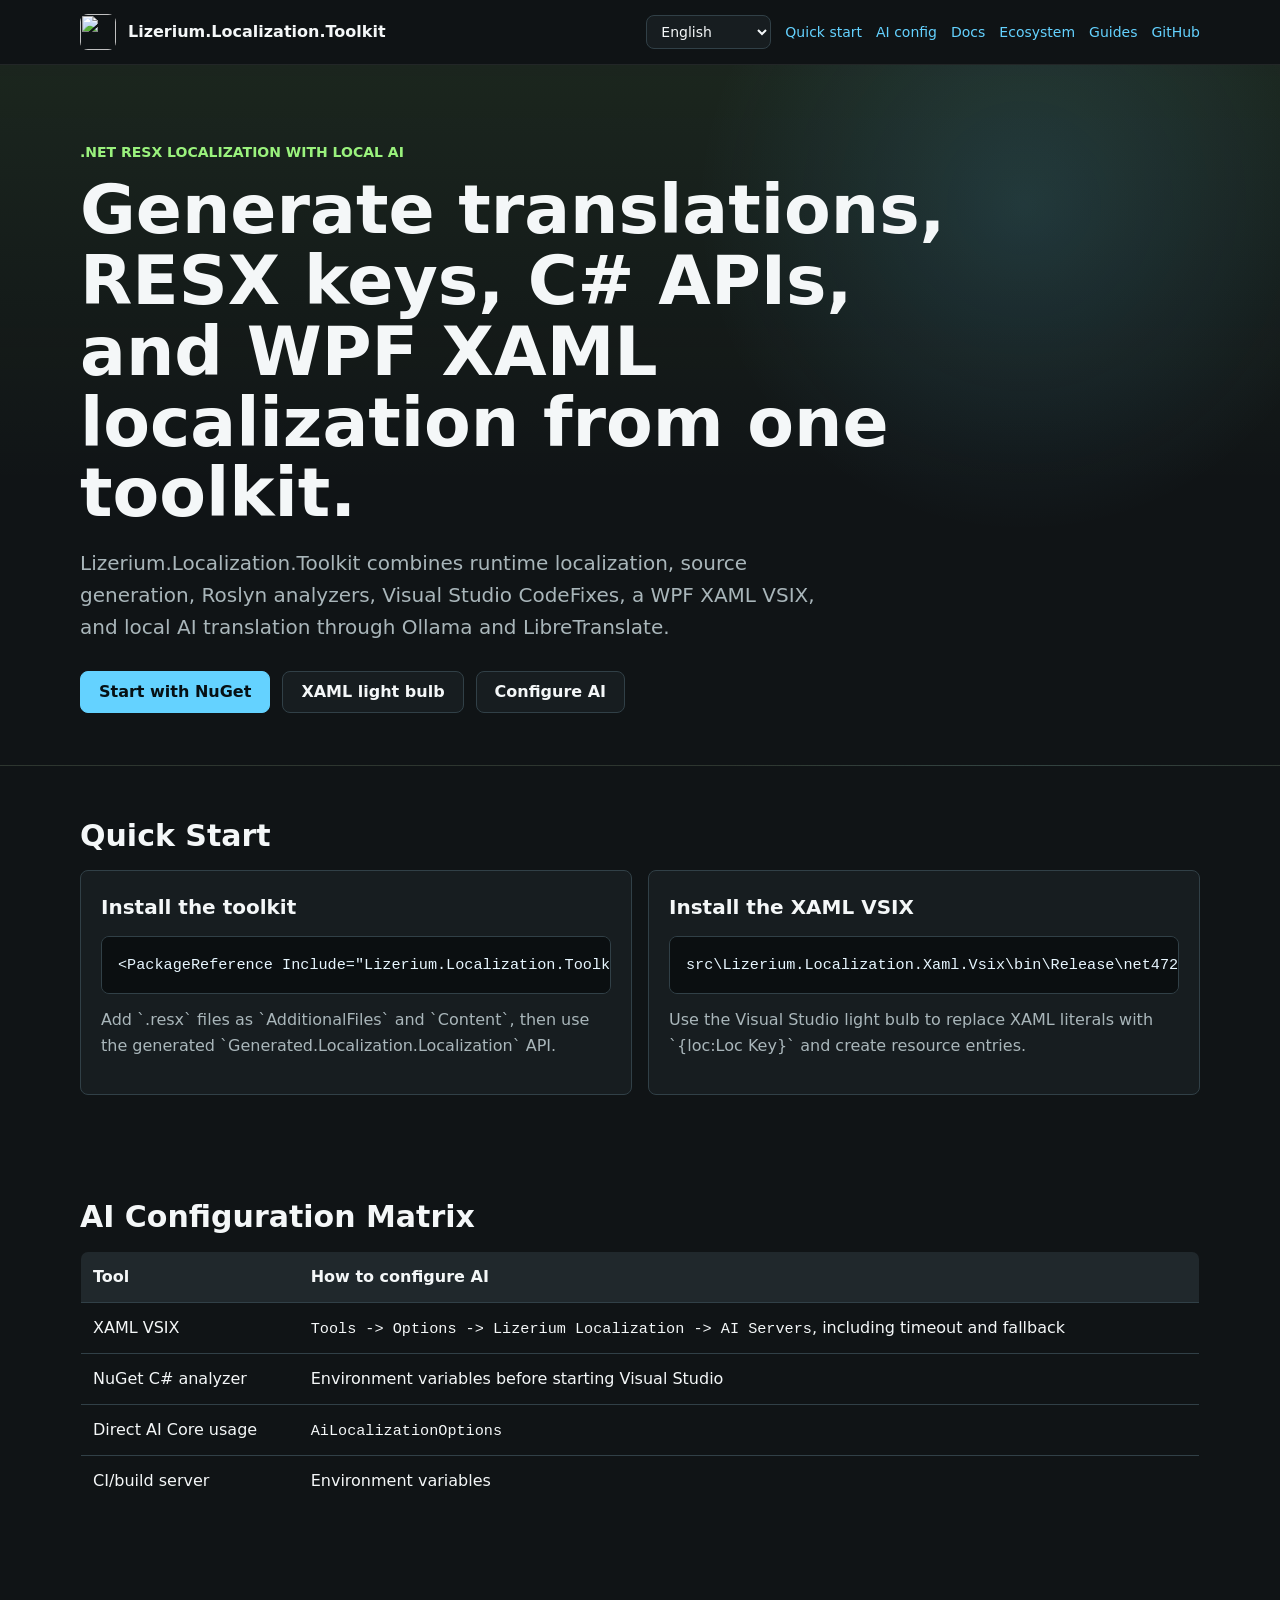
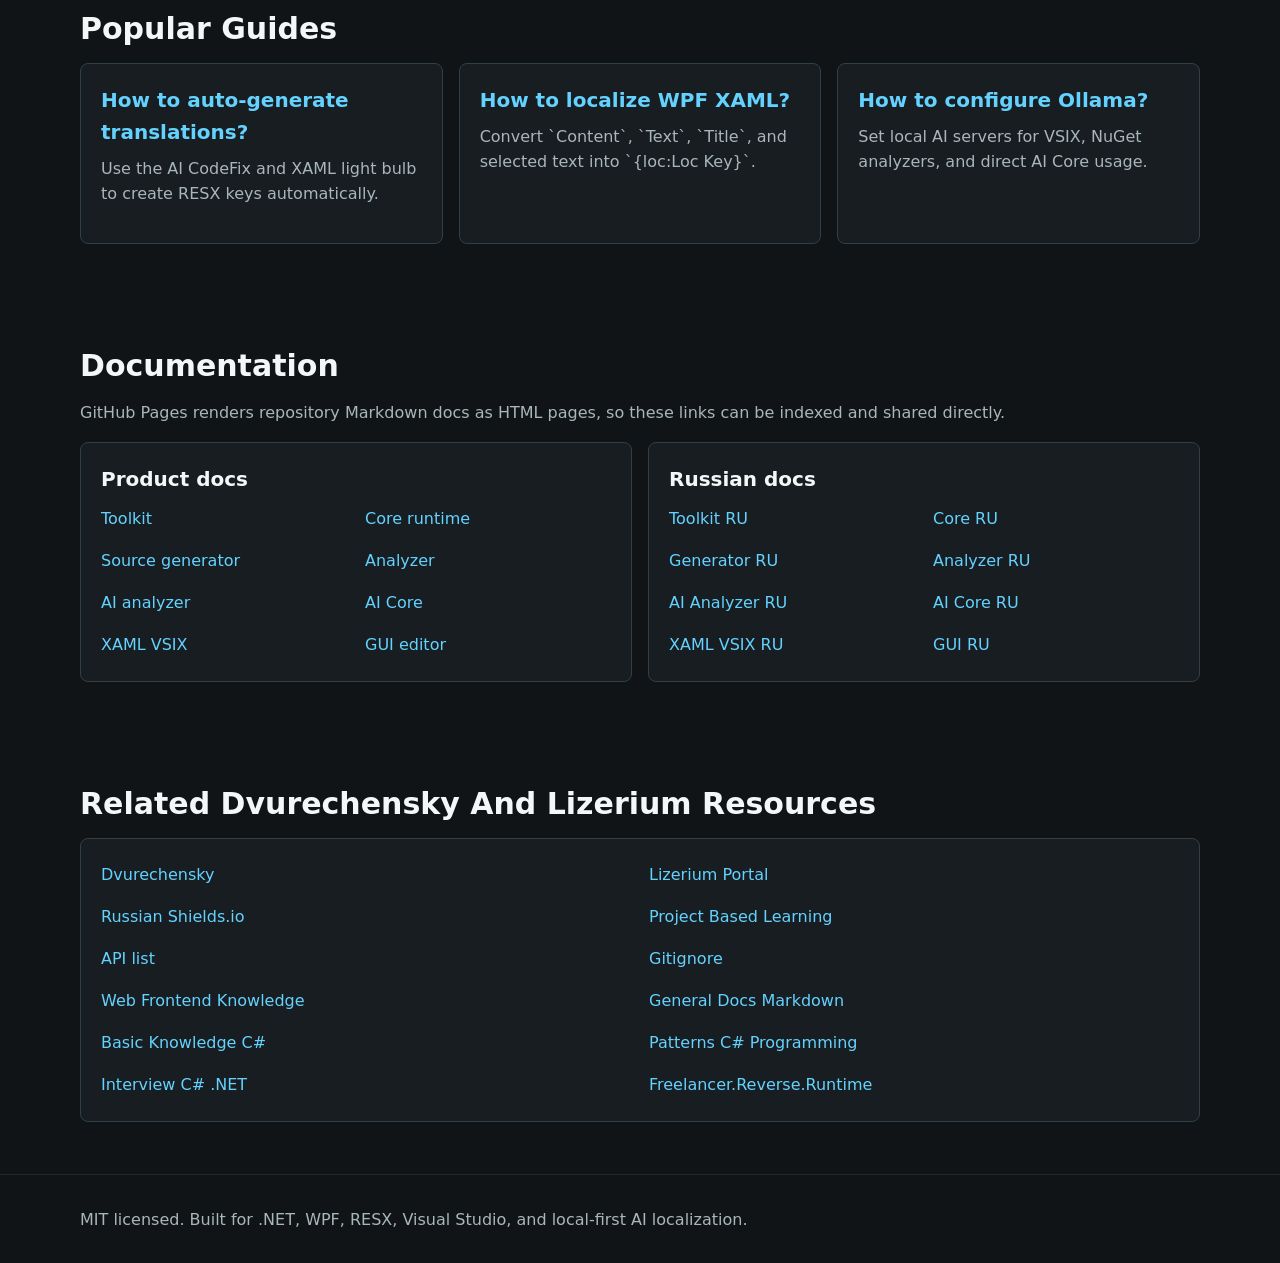
==== docs/index.html @ aa226d47 "Auto-update headers via pre_commit.ps1 - 2026-05-03" ====
<!doctype html>
<html lang="en">
<head>
  <meta charset="utf-8">
  <meta name="viewport" content="width=device-width, initial-scale=1">
  <title>Lizerium Localization Toolkit - AI RESX localization for .NET and WPF</title>
  <meta name="description" content="Generate strongly typed .NET localization APIs, create RESX keys from C# and XAML, and use local AI translation through Ollama and LibreTranslate.">
  <link rel="canonical" href="https://lizerium.github.io/Lizerium.Localization.Toolkit/">
  <link rel="alternate" hreflang="en" href="https://lizerium.github.io/Lizerium.Localization.Toolkit/">
  <link rel="alternate" hreflang="ru" href="https://lizerium.github.io/Lizerium.Localization.Toolkit/ru/">
  <link rel="stylesheet" href="assets/site.css">
  <script defer src="assets/language.js"></script>
  <script type="application/ld+json">
  {
    "@context": "https://schema.org",
    "@type": "SoftwareSourceCode",
    "name": "Lizerium.Localization.Toolkit",
    "description": "AI assisted RESX localization toolkit for .NET and WPF.",
    "programmingLanguage": "C#",
    "runtimePlatform": ".NET 8",
    "codeRepository": "https://github.com/Lizerium/Lizerium.Localization.Toolkit",
    "license": "https://github.com/Lizerium/Lizerium.Localization.Toolkit/blob/main/LICENSE",
    "applicationCategory": "DeveloperApplication"
  }
  </script>
</head>
<body>
  <header class="topbar">
    <div class="shell nav">
      <a class="brand" href="./"><img src="https://raw.githubusercontent.com/Lizerium/Lizerium.Localization.Toolkit/main/media/LOGO_400x400.png" alt="">Lizerium.Localization.Toolkit</a>
      <nav class="links" aria-label="Main navigation">
        <select class="language-select" aria-label="Language" data-language-select>
          <option selected data-url="./">English</option>
          <option data-url="ru/">Русский</option>
        </select>
        <a href="#quick-start">Quick start</a>
        <a href="#ai-config">AI config</a>
        <a href="#docs">Docs</a>
        <a href="#ecosystem">Ecosystem</a>
        <a href="landing/auto-generate-translations.html">Guides</a>
        <a href="https://github.com/Lizerium/Lizerium.Localization.Toolkit">GitHub</a>
      </nav>
    </div>
  </header>

  <main>
    <section class="hero">
      <div class="shell">
        <div class="eyebrow">.NET RESX localization with local AI</div>
        <h1>Generate translations, RESX keys, C# APIs, and WPF XAML localization from one toolkit.</h1>
        <p class="lead">Lizerium.Localization.Toolkit combines runtime localization, source generation, Roslyn analyzers, Visual Studio CodeFixes, a WPF XAML VSIX, and local AI translation through Ollama and LibreTranslate.</p>
        <div class="actions">
          <a class="button primary" href="#quick-start">Start with NuGet</a>
          <a class="button" href="landing/xaml-wpf-localization.html">XAML light bulb</a>
          <a class="button" href="landing/ai-localization-setup.html">Configure AI</a>
        </div>
      </div>
    </section>

    <section class="section" id="quick-start">
      <div class="shell">
        <h2>Quick Start</h2>
        <div class="grid two">
          <div class="card">
            <h3>Install the toolkit</h3>
            <pre><code>&lt;PackageReference Include="Lizerium.Localization.Toolkit" Version="1.0.0" /&gt;</code></pre>
            <p>Add `.resx` files as `AdditionalFiles` and `Content`, then use the generated `Generated.Localization.Localization` API.</p>
          </div>
          <div class="card">
            <h3>Install the XAML VSIX</h3>
            <pre><code>src\Lizerium.Localization.Xaml.Vsix\bin\Release\net472\Lizerium.Localization.Xaml.Vsix.vsix</code></pre>
            <p>Use the Visual Studio light bulb to replace XAML literals with `{loc:Loc Key}` and create resource entries.</p>
          </div>
        </div>
      </div>
    </section>

    <section class="section" id="ai-config">
      <div class="shell">
        <h2>AI Configuration Matrix</h2>
        <table class="table">
          <thead><tr><th>Tool</th><th>How to configure AI</th></tr></thead>
          <tbody>
            <tr><td>XAML VSIX</td><td><code>Tools -> Options -> Lizerium Localization -> AI Servers</code>, including timeout and fallback</td></tr>
            <tr><td>NuGet C# analyzer</td><td>Environment variables before starting Visual Studio</td></tr>
            <tr><td>Direct AI Core usage</td><td><code>AiLocalizationOptions</code></td></tr>
            <tr><td>CI/build server</td><td>Environment variables</td></tr>
          </tbody>
        </table>
      </div>
    </section>

    <section class="section">
      <div class="shell">
        <h2>Popular Guides</h2>
        <div class="grid">
          <a class="card" href="landing/auto-generate-translations.html"><h3>How to auto-generate translations?</h3><p>Use the AI CodeFix and XAML light bulb to create RESX keys automatically.</p></a>
          <a class="card" href="landing/xaml-wpf-localization.html"><h3>How to localize WPF XAML?</h3><p>Convert `Content`, `Text`, `Title`, and selected text into `{loc:Loc Key}`.</p></a>
          <a class="card" href="landing/ai-localization-setup.html"><h3>How to configure Ollama?</h3><p>Set local AI servers for VSIX, NuGet analyzers, and direct AI Core usage.</p></a>
        </div>
      </div>
    </section>

    <section class="section" id="docs">
      <div class="shell">
        <h2>Documentation</h2>
        <p class="muted">GitHub Pages renders repository Markdown docs as HTML pages, so these links can be indexed and shared directly.</p>
        <div class="grid two">
          <div class="card">
            <h3>Product docs</h3>
            <ul class="link-list">
              <li><a href="toolkit.html">Toolkit</a></li>
              <li><a href="core.html">Core runtime</a></li>
              <li><a href="generator.html">Source generator</a></li>
              <li><a href="analyzer.html">Analyzer</a></li>
              <li><a href="analyzer.ai.html">AI analyzer</a></li>
              <li><a href="ai-core.html">AI Core</a></li>
              <li><a href="xaml-vsix.html">XAML VSIX</a></li>
              <li><a href="gui.html">GUI editor</a></li>
            </ul>
          </div>
          <div class="card">
            <h3>Russian docs</h3>
            <ul class="link-list">
              <li><a href="toolkit.ru.html">Toolkit RU</a></li>
              <li><a href="core.ru.html">Core RU</a></li>
              <li><a href="generator.ru.html">Generator RU</a></li>
              <li><a href="analyzer.ru.html">Analyzer RU</a></li>
              <li><a href="analyzer.ai.ru.html">AI Analyzer RU</a></li>
              <li><a href="ai-core.ru.html">AI Core RU</a></li>
              <li><a href="xaml-vsix.ru.html">XAML VSIX RU</a></li>
              <li><a href="gui.ru.html">GUI RU</a></li>
            </ul>
          </div>
        </div>
      </div>
    </section>

    <section class="section" id="ecosystem">
      <div class="shell">
        <h2>Related Dvurechensky And Lizerium Resources</h2>
        <div class="card">
          <ul class="link-list">
            <li><a href="https://dvurechensky.pro">Dvurechensky</a></li>
            <li><a href="https://lizup.ru/">Lizerium Portal</a></li>
            <li><a href="https://shields.dvurechensky.pro/">Russian Shields.io</a></li>
            <li><a href="https://dvurechensky-docs.github.io/ProjectBasedLearning/">Project Based Learning</a></li>
            <li><a href="https://dvurechensky-docs.github.io/Internet/">API list</a></li>
            <li><a href="https://dvurechensky-docs.github.io/Gitignore/">Gitignore</a></li>
            <li><a href="https://dvurechensky-docs.github.io/WebFrontendKnowledge/">Web Frontend Knowledge</a></li>
            <li><a href="https://dvurechensky-docs.github.io/GeneralDocsMarkdown/">General Docs Markdown</a></li>
            <li><a href="https://dvurechensky-docs.github.io/BasicKnowledgeCSharp/">Basic Knowledge C#</a></li>
            <li><a href="https://dvurechensky-docs.github.io/PatternsCSharpProgramming/">Patterns C# Programming</a></li>
            <li><a href="https://dvurechensky-docs.github.io/InterviewCSharpNet/">Interview C# .NET</a></li>
            <li><a href="https://dvurechensky.github.io/Freelancer.Reverse.Runtime/">Freelancer.Reverse.Runtime</a></li>
          </ul>
        </div>
      </div>
    </section>
  </main>

  <footer class="footer">
    <div class="shell">MIT licensed. Built for .NET, WPF, RESX, Visual Studio, and local-first AI localization.</div>
  </footer>
</body>
</html>
---- docs/assets/site.css ----
:root {
  color-scheme: dark;
  --bg: #101416;
  --panel: #171d20;
  --panel-2: #20282c;
  --text: #f4f7f8;
  --muted: #a9b6ba;
  --line: #314047;
  --brand: #64d2ff;
  --brand-2: #9af27d;
  --accent: #f3c969;
  --danger: #ff8b8b;
  --max: 1120px;
}

* {
  box-sizing: border-box;
}

html {
  scroll-behavior: smooth;
}

body {
  margin: 0;
  background: var(--bg);
  color: var(--text);
  font-family: "Segoe UI", system-ui, -apple-system, BlinkMacSystemFont, sans-serif;
  line-height: 1.6;
}

a {
  color: var(--brand);
  text-decoration: none;
}

a:hover {
  text-decoration: underline;
}

.shell {
  width: min(var(--max), calc(100% - 32px));
  margin: 0 auto;
}

.topbar {
  position: sticky;
  top: 0;
  z-index: 10;
  border-bottom: 1px solid rgba(255, 255, 255, 0.08);
  background: rgba(16, 20, 22, 0.92);
  backdrop-filter: blur(14px);
}

.nav {
  display: flex;
  align-items: center;
  justify-content: space-between;
  min-height: 64px;
  gap: 20px;
}

.brand {
  display: flex;
  align-items: center;
  gap: 12px;
  color: var(--text);
  font-weight: 700;
}

.brand img {
  width: 36px;
  height: 36px;
  border-radius: 8px;
}

.links {
  display: flex;
  flex-wrap: wrap;
  gap: 14px;
  align-items: center;
  justify-content: flex-end;
  font-size: 14px;
}

.language-select {
  min-height: 34px;
  border: 1px solid var(--line);
  border-radius: 8px;
  padding: 0 34px 0 10px;
  background: var(--panel);
  color: var(--text);
  font: inherit;
}

.hero {
  padding: 76px 0 52px;
  border-bottom: 1px solid rgba(255, 255, 255, 0.08);
  background:
    radial-gradient(circle at 80% 20%, rgba(100, 210, 255, 0.14), transparent 28%),
    linear-gradient(180deg, rgba(154, 242, 125, 0.08), transparent 60%);
}

.eyebrow {
  color: var(--brand-2);
  font-size: 14px;
  font-weight: 700;
  letter-spacing: 0;
  text-transform: uppercase;
}

h1 {
  max-width: 920px;
  margin: 12px 0 18px;
  font-size: clamp(36px, 7vw, 68px);
  line-height: 1.04;
  letter-spacing: 0;
}

h2 {
  margin: 0 0 16px;
  font-size: 30px;
  line-height: 1.2;
  letter-spacing: 0;
}

h3 {
  margin: 0 0 8px;
  font-size: 20px;
  letter-spacing: 0;
}

p {
  margin: 0 0 16px;
}

.lead {
  max-width: 760px;
  color: var(--muted);
  font-size: 20px;
}

.actions {
  display: flex;
  flex-wrap: wrap;
  gap: 12px;
  margin-top: 28px;
}

.button {
  display: inline-flex;
  align-items: center;
  justify-content: center;
  min-height: 42px;
  padding: 0 18px;
  border: 1px solid var(--line);
  border-radius: 8px;
  background: var(--panel);
  color: var(--text);
  font-weight: 650;
}

.button.primary {
  background: var(--brand);
  border-color: var(--brand);
  color: #061014;
}

.section {
  padding: 52px 0;
}

.grid {
  display: grid;
  grid-template-columns: repeat(3, minmax(0, 1fr));
  gap: 16px;
}

.grid.two {
  grid-template-columns: repeat(2, minmax(0, 1fr));
}

.card {
  border: 1px solid var(--line);
  border-radius: 8px;
  padding: 20px;
  background: var(--panel);
}

.card p,
.muted {
  color: var(--muted);
}

.steps {
  display: grid;
  gap: 14px;
  counter-reset: step;
}

.step {
  position: relative;
  border-left: 3px solid var(--brand);
  padding: 10px 0 10px 18px;
}

.step strong {
  display: block;
  margin-bottom: 4px;
}

pre {
  overflow: auto;
  border: 1px solid var(--line);
  border-radius: 8px;
  padding: 16px;
  background: #0b0f11;
  color: #e7f6ff;
}

code {
  font-family: Consolas, "SFMono-Regular", Menlo, monospace;
  font-size: 0.95em;
}

.table {
  width: 100%;
  border-collapse: collapse;
  overflow: hidden;
  border: 1px solid var(--line);
  border-radius: 8px;
}

.table th,
.table td {
  border-bottom: 1px solid var(--line);
  padding: 12px;
  text-align: left;
  vertical-align: top;
}

.table th {
  background: var(--panel-2);
}

.footer {
  padding: 32px 0;
  border-top: 1px solid rgba(255, 255, 255, 0.08);
  color: var(--muted);
}

.breadcrumbs {
  margin-bottom: 18px;
  color: var(--muted);
  font-size: 14px;
}

.article {
  max-width: 880px;
}

.callout {
  border-left: 4px solid var(--accent);
  background: rgba(243, 201, 105, 0.08);
  padding: 16px 18px;
  border-radius: 8px;
}

.link-list {
  display: grid;
  grid-template-columns: repeat(2, minmax(0, 1fr));
  gap: 10px 18px;
  padding: 0;
  margin: 0;
  list-style: none;
}

.link-list a {
  display: inline-flex;
  align-items: center;
  min-height: 32px;
}

@media (max-width: 760px) {
  .nav {
    align-items: flex-start;
    flex-direction: column;
    padding: 12px 0;
  }

  .links {
    justify-content: flex-start;
  }

  .grid,
  .grid.two,
  .link-list {
    grid-template-columns: 1fr;
  }

  .hero {
    padding-top: 44px;
  }
}
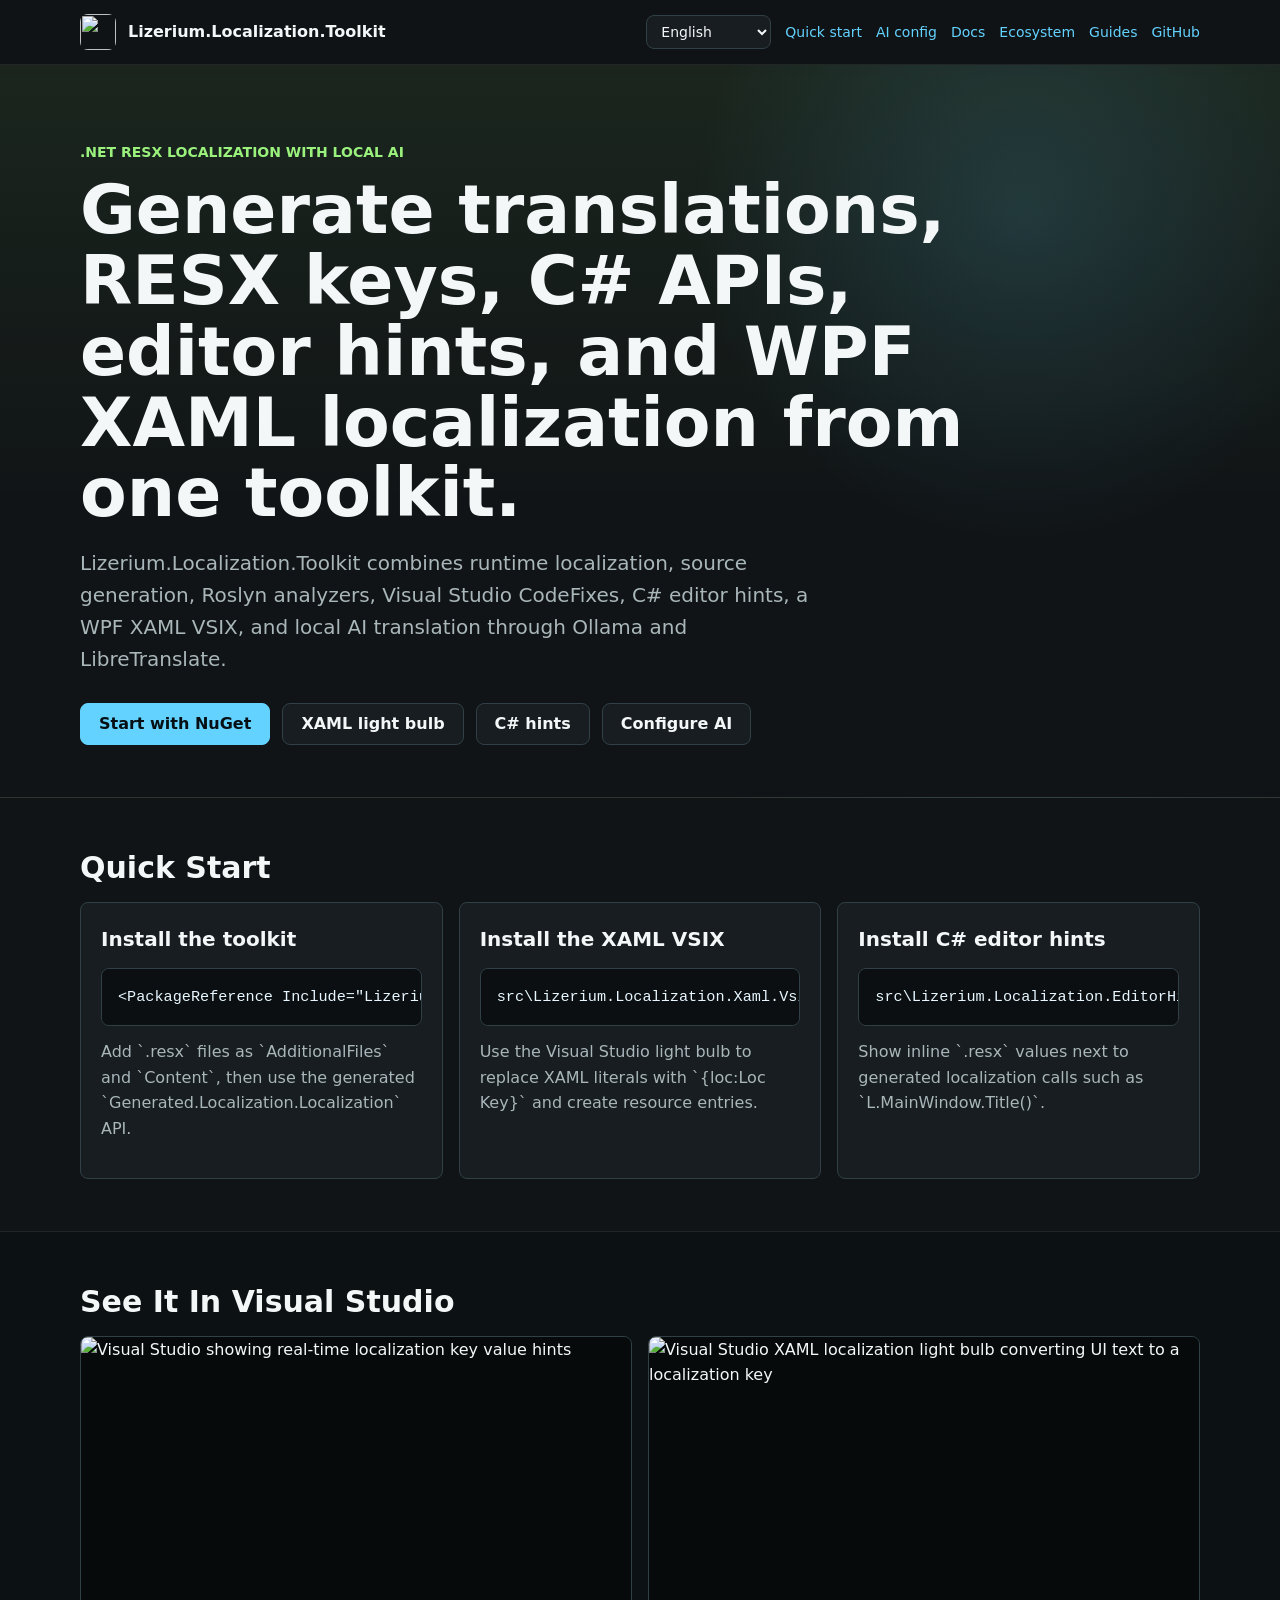
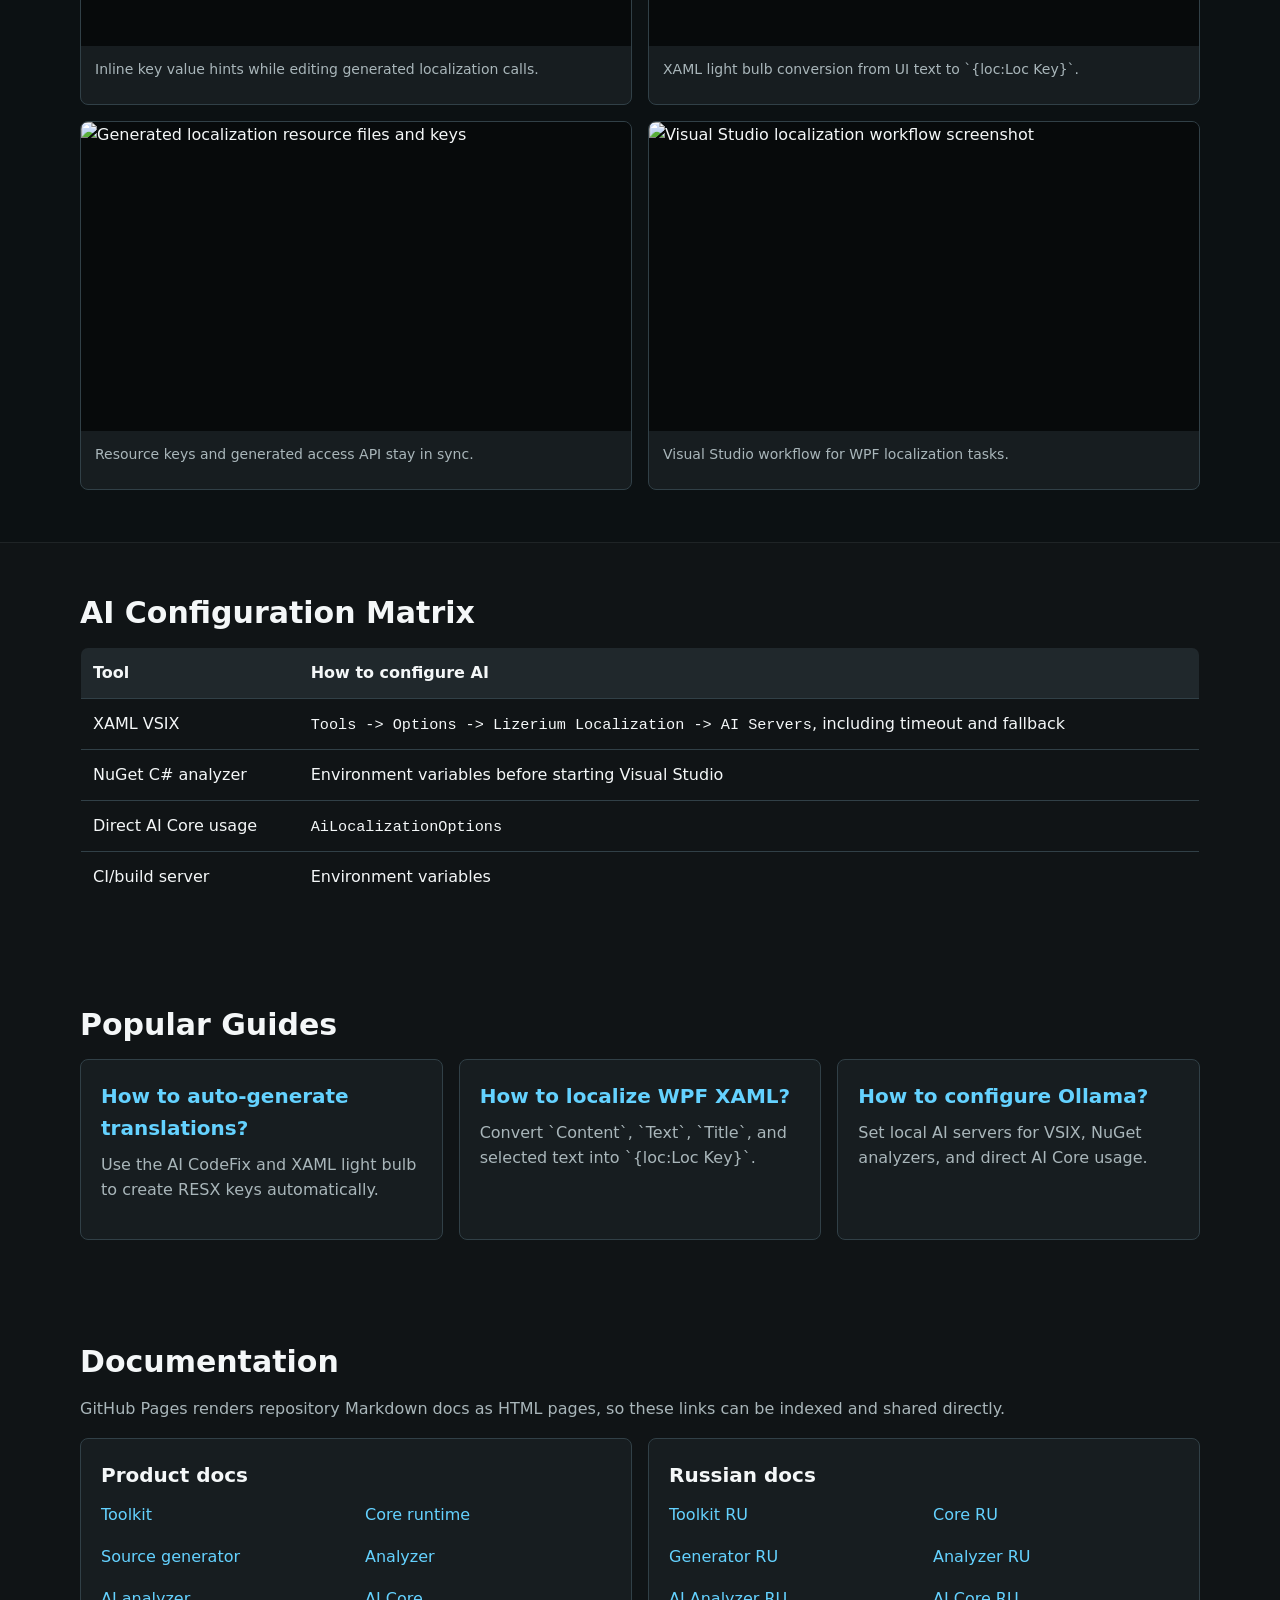
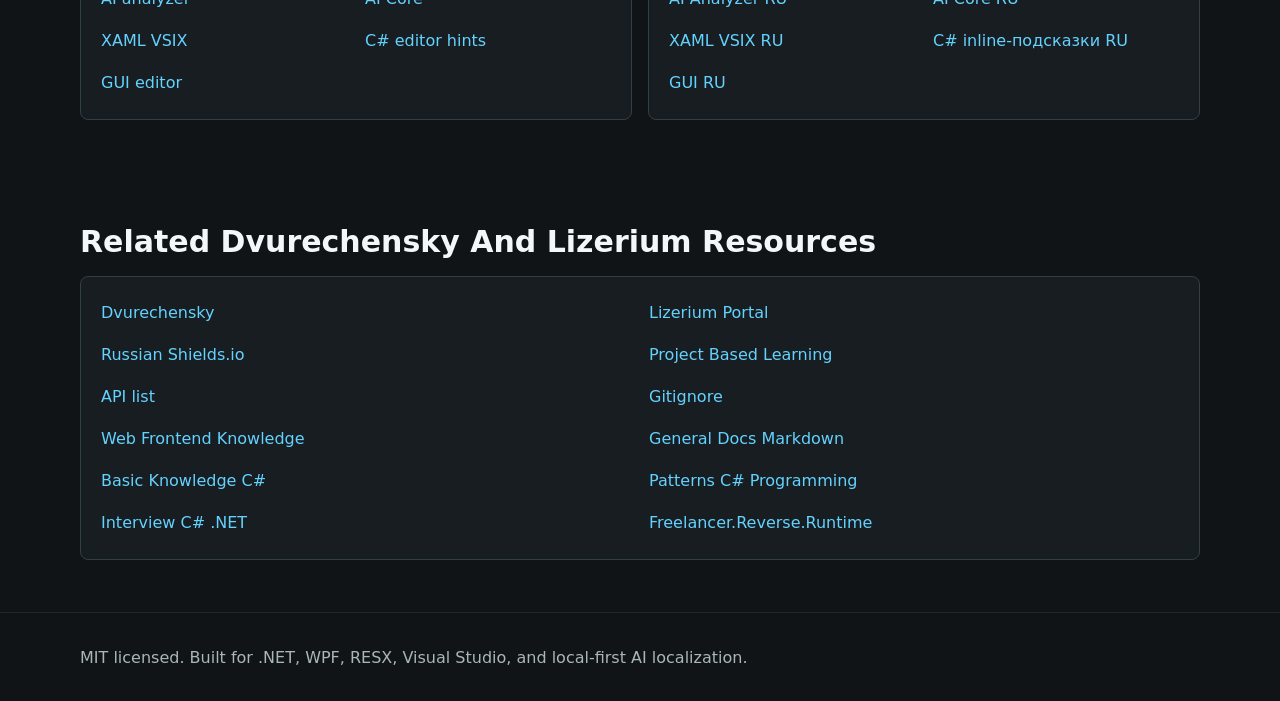
==== commit 40e4297d: "1.0.4.site" ====
--- a/docs/index.html
+++ b/docs/index.html
@@ -4,7 +4,7 @@
   <meta charset="utf-8">
   <meta name="viewport" content="width=device-width, initial-scale=1">
   <title>Lizerium Localization Toolkit - AI RESX localization for .NET and WPF</title>
-  <meta name="description" content="Generate strongly typed .NET localization APIs, create RESX keys from C# and XAML, and use local AI translation through Ollama and LibreTranslate.">
+  <meta name="description" content="Generate strongly typed .NET localization APIs, create RESX keys from C# and XAML, show C# editor hints, and use local AI translation through Ollama and LibreTranslate.">
   <link rel="canonical" href="https://lizerium.github.io/Lizerium.Localization.Toolkit/">
   <link rel="alternate" hreflang="en" href="https://lizerium.github.io/Lizerium.Localization.Toolkit/">
   <link rel="alternate" hreflang="ru" href="https://lizerium.github.io/Lizerium.Localization.Toolkit/ru/">
@@ -47,11 +47,12 @@
     <section class="hero">
       <div class="shell">
         <div class="eyebrow">.NET RESX localization with local AI</div>
-        <h1>Generate translations, RESX keys, C# APIs, and WPF XAML localization from one toolkit.</h1>
-        <p class="lead">Lizerium.Localization.Toolkit combines runtime localization, source generation, Roslyn analyzers, Visual Studio CodeFixes, a WPF XAML VSIX, and local AI translation through Ollama and LibreTranslate.</p>
+        <h1>Generate translations, RESX keys, C# APIs, editor hints, and WPF XAML localization from one toolkit.</h1>
+        <p class="lead">Lizerium.Localization.Toolkit combines runtime localization, source generation, Roslyn analyzers, Visual Studio CodeFixes, C# editor hints, a WPF XAML VSIX, and local AI translation through Ollama and LibreTranslate.</p>
         <div class="actions">
           <a class="button primary" href="#quick-start">Start with NuGet</a>
           <a class="button" href="landing/xaml-wpf-localization.html">XAML light bulb</a>
+          <a class="button" href="editor-hints.html">C# hints</a>
           <a class="button" href="landing/ai-localization-setup.html">Configure AI</a>
         </div>
       </div>
@@ -60,7 +61,7 @@
     <section class="section" id="quick-start">
       <div class="shell">
         <h2>Quick Start</h2>
-        <div class="grid two">
+        <div class="grid">
           <div class="card">
             <h3>Install the toolkit</h3>
             <pre><code>&lt;PackageReference Include="Lizerium.Localization.Toolkit" Version="1.0.0" /&gt;</code></pre>
@@ -71,6 +72,43 @@
             <pre><code>src\Lizerium.Localization.Xaml.Vsix\bin\Release\net472\Lizerium.Localization.Xaml.Vsix.vsix</code></pre>
             <p>Use the Visual Studio light bulb to replace XAML literals with `{loc:Loc Key}` and create resource entries.</p>
           </div>
+          <div class="card">
+            <h3>Install C# editor hints</h3>
+            <pre><code>src\Lizerium.Localization.EditorHints\bin\Release\net472\Lizerium.Localization.EditorHints.1.0.4.vsix</code></pre>
+            <p>Show inline `.resx` values next to generated localization calls such as `L.MainWindow.Title()`.</p>
+          </div>
+        </div>
+      </div>
+    </section>
+
+    <section class="section media-section">
+      <div class="shell">
+        <h2>See It In Visual Studio</h2>
+        <div class="media-grid">
+          <figure class="media-card wide">
+            <div class="media-frame">
+              <img src="https://raw.githubusercontent.com/Lizerium/Lizerium.Localization.Toolkit/main/media/docs/devenv_2Vq5OSsGQR.gif" alt="Visual Studio showing real-time localization key value hints">
+            </div>
+            <figcaption>Inline key value hints while editing generated localization calls.</figcaption>
+          </figure>
+          <figure class="media-card wide">
+            <div class="media-frame">
+              <img src="https://raw.githubusercontent.com/Lizerium/Lizerium.Localization.Toolkit/main/media/docs/devenv_T79vIiMzp6.gif" alt="Visual Studio XAML localization light bulb converting UI text to a localization key">
+            </div>
+            <figcaption>XAML light bulb conversion from UI text to `{loc:Loc Key}`.</figcaption>
+          </figure>
+          <figure class="media-card">
+            <div class="media-frame">
+              <img src="https://raw.githubusercontent.com/Lizerium/Lizerium.Localization.Toolkit/main/media/docs/1.png" alt="Generated localization resource files and keys">
+            </div>
+            <figcaption>Resource keys and generated access API stay in sync.</figcaption>
+          </figure>
+          <figure class="media-card">
+            <div class="media-frame">
+              <img src="https://raw.githubusercontent.com/Lizerium/Lizerium.Localization.Toolkit/main/media/docs/3.png" alt="Visual Studio localization workflow screenshot">
+            </div>
+            <figcaption>Visual Studio workflow for WPF localization tasks.</figcaption>
+          </figure>
         </div>
       </div>
     </section>
@@ -116,6 +154,7 @@
               <li><a href="analyzer.ai.html">AI analyzer</a></li>
               <li><a href="ai-core.html">AI Core</a></li>
               <li><a href="xaml-vsix.html">XAML VSIX</a></li>
+              <li><a href="editor-hints.html">C# editor hints</a></li>
               <li><a href="gui.html">GUI editor</a></li>
             </ul>
           </div>
@@ -129,6 +168,7 @@
               <li><a href="analyzer.ai.ru.html">AI Analyzer RU</a></li>
               <li><a href="ai-core.ru.html">AI Core RU</a></li>
               <li><a href="xaml-vsix.ru.html">XAML VSIX RU</a></li>
+              <li><a href="editor-hints.ru.html">C# inline-подсказки RU</a></li>
               <li><a href="gui.ru.html">GUI RU</a></li>
             </ul>
           </div>
--- a/docs/assets/site.css
+++ b/docs/assets/site.css
@@ -192,6 +192,52 @@
   color: var(--muted);
 }
 
+.media-section {
+  background: #0c1113;
+  border-top: 1px solid rgba(255, 255, 255, 0.08);
+  border-bottom: 1px solid rgba(255, 255, 255, 0.08);
+}
+
+.media-grid {
+  display: grid;
+  grid-template-columns: repeat(2, minmax(0, 1fr));
+  gap: 16px;
+}
+
+.media-card {
+  margin: 0;
+  border: 1px solid var(--line);
+  border-radius: 8px;
+  background: var(--panel);
+  overflow: hidden;
+}
+
+.media-card.wide {
+  grid-column: span 1;
+}
+
+.media-frame {
+  display: flex;
+  align-items: center;
+  justify-content: center;
+  aspect-ratio: 16 / 9;
+  background: #070a0b;
+}
+
+.media-frame img {
+  display: block;
+  width: 100%;
+  height: 100%;
+  object-fit: contain;
+}
+
+.media-card figcaption {
+  min-height: 58px;
+  padding: 12px 14px;
+  color: var(--muted);
+  font-size: 14px;
+}
+
 .steps {
   display: grid;
   gap: 14px;
@@ -294,6 +340,7 @@
 
   .grid,
   .grid.two,
+  .media-grid,
   .link-list {
     grid-template-columns: 1fr;
   }
